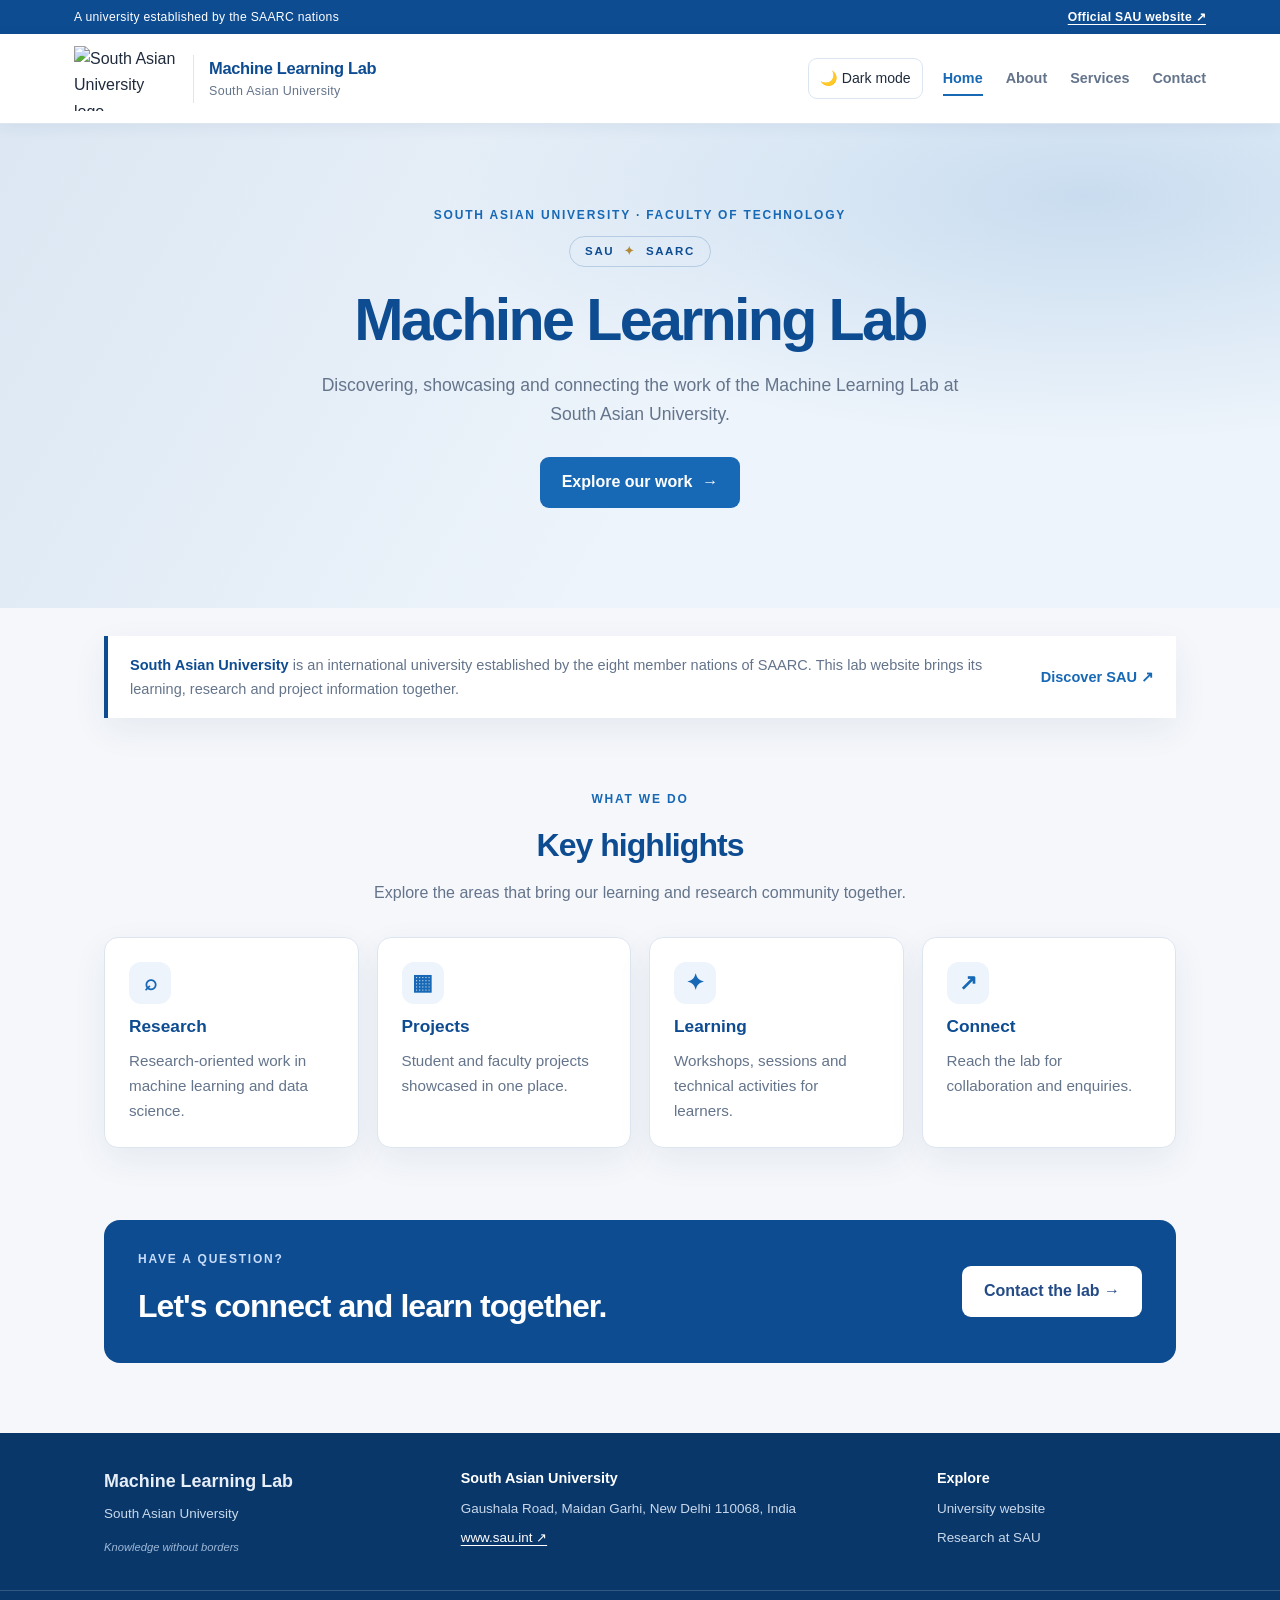
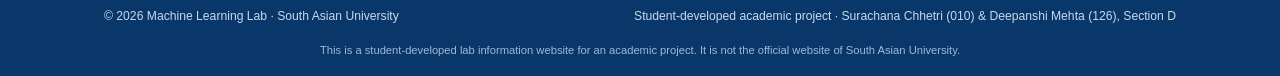
==== index.html @ 1b000ad3 "Add files via upload" ====
<!DOCTYPE html>
<html lang="en">
<head>
  <meta charset="UTF-8">
  <meta name="viewport" content="width=device-width, initial-scale=1.0">
  <meta name="theme-color" content="#0e4c92">
  <link rel="icon" href="https://sau.int/wp-content/themes/sau/images/sau_logo.gif" type="image/gif">
  <meta name="description" content="Machine Learning Lab at South Asian University: research, projects, learning and collaboration.">
  <title>Home | Machine Learning Lab · SAU</title>
  <link rel="stylesheet" href="/style.css">
  <script src="script.js" defer></script>
</head>
<body>
<div class="university-strip"><div class="institution-inner"><span>A university established by the SAARC nations</span><a href="https://sau.int/" target="_blank" rel="noopener">Official SAU website ↗</a></div></div>
<header class="site-header">
  <nav class="nav-container" aria-label="Main navigation">
    <a class="brand-lockup" href="index.html" aria-label="Machine Learning Lab, South Asian University home">
      <img class="sau-logo" src="https://sau.int/wp-content/themes/sau/images/sau_logo.gif" alt="South Asian University logo" onerror="this.hidden=true;">
      <span class="brand-divider"></span>
      <span class="lab-name"><strong>Machine Learning Lab</strong><small>South Asian University</small></span>
    </a>
    <div class="nav-actions">
      <button class="theme-toggle" type="button" aria-label="Switch to dark mode" title="Toggle colour theme">🌙 <span>Dark mode</span></button>
      <button class="menu-toggle" type="button" aria-expanded="false" aria-controls="main-menu">☰ <span>Menu</span></button>
    </div>
    <ul class="nav-links" id="main-menu">
      <li><a href="index.html" class="active" aria-current="page">Home</a></li>
      <li><a href="/about.html">About</a></li>
      <li><a href="/services.html">Services</a></li>
      <li><a href="/contact.html">Contact</a></li>

    </ul>
  </nav>
</header>
<main>
<section class="hero">
  <p class="eyebrow">SOUTH ASIAN UNIVERSITY · FACULTY OF TECHNOLOGY</p>
  <div class="hero-seal" aria-hidden="true">SAU <span>✦</span> SAARC</div>
  <h1>Machine Learning Lab</h1>
  <p class="hero-copy">Discovering, showcasing and connecting the work of the Machine Learning Lab at South Asian University.</p>
  <a class="button" href="services.html">Explore our work <span aria-hidden="true">→</span></a>
</section>
<section class="institution-note"><p><strong>South Asian University</strong> is an international university established by the eight member nations of SAARC. This lab website brings its learning, research and project information together.</p><a href="https://sau.int/" target="_blank" rel="noopener">Discover SAU ↗</a></section>
<section class="content-section">
  <div class="section-heading"><p class="eyebrow">WHAT WE DO</p><h2>Key highlights</h2><p>Explore the areas that bring our learning and research community together.</p></div>
  <div class="cards">
    <article class="card"><div class="card-icon">⌕</div><h3>Research</h3><p>Research-oriented work in machine learning and data science.</p></article>
    <article class="card"><div class="card-icon">▦</div><h3>Projects</h3><p>Student and faculty projects showcased in one place.</p></article>
    <article class="card"><div class="card-icon">✦</div><h3>Learning</h3><p>Workshops, sessions and technical activities for learners.</p></article>
    <article class="card"><div class="card-icon">↗</div><h3>Connect</h3><p>Reach the lab for collaboration and enquiries.</p></article>
  </div>
</section>
<section class="callout"><div><p class="eyebrow">HAVE A QUESTION?</p><h2>Let's connect and learn together.</h2></div><a class="button button-light" href="contact.html">Contact the lab →</a></section>
</main>
<footer class="site-footer">
  <div class="footer-main">
    <div class="footer-brand"><strong>Machine Learning Lab</strong><span>South Asian University</span><small>Knowledge without borders</small></div>
    <div class="footer-contact"><strong>South Asian University</strong><span>Gaushala Road, Maidan Garhi, New Delhi 110068, India</span><a href="https://sau.int/" target="_blank" rel="noopener">www.sau.int ↗</a></div>
    <div class="footer-links"><strong>Explore</strong><a href="https://sau.int/" target="_blank" rel="noopener">University website</a><a href="https://sau.int/research/" target="_blank" rel="noopener">Research at SAU</a></div>
  </div>
  <div class="footer-bottom"><span>© <span id="current-year">2026</span> Machine Learning Lab · South Asian University</span><span>Student-developed academic project · Surachana Chhetri (010) &amp; Deepanshi Mehta (126), Section D</span></div>
  <p class="project-disclaimer">This is a student-developed lab information website for an academic project. It is not the official website of South Asian University.</p>
</footer>
</body>
</html>
---- style.css ----
/* Machine Learning Lab website - shared stylesheet */
:root{--bg:#f5f7fb;--surface:#fff;--text:#202b3c;--muted:#64748b;--primary:#244b87;--accent:#3974c6;--line:#e2e8f0;--soft:#eaf1fb;--shadow:0 12px 35px rgba(25,50,85,.07)}
[data-theme="dark"]{--bg:#101827;--surface:#182437;--text:#e7edf7;--muted:#a8b5c8;--primary:#a9c8f4;--accent:#78aaf0;--line:#2c3c53;--soft:#202f48;--shadow:0 12px 35px rgba(0,0,0,.18)}
*{box-sizing:border-box;margin:0;padding:0}
html{scroll-behavior:smooth}
body{font-family:Inter,"Segoe UI",Arial,sans-serif;background:var(--bg);color:var(--text);line-height:1.65;min-height:100vh}
a{color:inherit;text-decoration:none}
button,input,textarea{font:inherit}
.site-header{position:sticky;top:0;z-index:10;background:var(--surface);border-bottom:1px solid var(--line)}
.nav-container{max-width:1120px;margin:auto;min-height:72px;padding:12px 24px;display:flex;align-items:center;justify-content:space-between;gap:20px}
.logo{font-weight:800;font-size:1.2rem;color:var(--primary);letter-spacing:-.03em}.logo span{font-weight:500;color:var(--muted)}
.nav-links{list-style:none;display:flex;align-items:center;gap:26px}.nav-links a{color:var(--muted);font-size:.95rem;font-weight:600;padding:8px 0;border-bottom:2px solid transparent}.nav-links a:hover,.nav-links a.active{color:var(--accent);border-color:var(--accent)}
.nav-actions{display:flex;align-items:center;gap:8px;margin-left:auto}
.theme-toggle,.menu-toggle{border:1px solid var(--line);background:var(--surface);color:var(--text);border-radius:9px;padding:8px 11px;cursor:pointer;font-size:.88rem}.theme-toggle:hover,.menu-toggle:hover{border-color:var(--accent)}.menu-toggle{display:none}
.hero{background:radial-gradient(ellipse at 80% 20%,rgba(83,139,211,.16),transparent 40%),var(--soft);text-align:center;padding:92px 22px 100px}
.eyebrow{font-size:.75rem;font-weight:800;letter-spacing:.15em;color:var(--accent);margin-bottom:10px}
.hero h1,.page-intro h1{font-size:clamp(2.3rem,5vw,3.7rem);line-height:1.12;letter-spacing:-.045em;color:var(--primary);margin-bottom:18px}
.hero-copy{max-width:650px;margin:0 auto 28px;color:var(--muted);font-size:1.1rem}
.button{display:inline-flex;align-items:center;justify-content:center;gap:10px;border:0;border-radius:9px;background:var(--accent);color:white;padding:12px 22px;font-weight:700;cursor:pointer;transition:transform .2s,background .2s}.button:hover{background:var(--primary);transform:translateY(-2px)}
.content-section,.gallery-section{max-width:1120px;margin:auto;padding:72px 24px}
.section-heading{text-align:center;margin-bottom:30px}.section-heading h2,.callout h2{font-size:2rem;letter-spacing:-.03em;color:var(--primary);margin-bottom:8px}.section-heading>p:last-child{color:var(--muted)}
.cards{display:grid;grid-template-columns:repeat(auto-fit,minmax(220px,1fr));gap:18px}
.card{background:var(--surface);border:1px solid var(--line);border-radius:14px;padding:24px;box-shadow:var(--shadow)}
.card h3{color:var(--primary);font-size:1.08rem;margin:8px 0}.card p{color:var(--muted);font-size:.95rem}
.card-icon{width:42px;height:42px;display:grid;place-items:center;border-radius:12px;background:var(--soft);color:var(--accent);font-size:1.35rem;font-weight:800}
.callout{max-width:1072px;margin:0 auto 70px;padding:30px 34px;border-radius:16px;background:var(--primary);display:flex;align-items:center;justify-content:space-between;gap:20px}.callout h2{color:white;margin:0}.callout .eyebrow{color:#c7dcfa}.button-light{background:white;color:#244b87;white-space:nowrap}.button-light:hover{background:#eaf1fb;color:#244b87}
.page-main{max-width:1120px;margin:auto;padding:55px 24px 80px}.page-intro{text-align:center;padding:22px 0 40px}.page-intro h1{font-size:clamp(2.2rem,4vw,3rem)}.page-intro>p:last-child{color:var(--muted);max-width:650px;margin:auto}
.prose-card{max-width:900px;margin:auto;background:var(--surface);padding:34px;border:1px solid var(--line);border-radius:16px;box-shadow:var(--shadow)}.prose-card h2{color:var(--primary);margin:4px 0 12px}.prose-card>p{color:var(--muted);margin-bottom:28px}.compact-cards{grid-template-columns:repeat(auto-fit,minmax(190px,1fr));margin-top:18px}.compact-cards .card{box-shadow:none;padding:18px}
.service-cards{margin-bottom:50px}.gallery-section{padding:35px 0 0}.filters{display:flex;justify-content:center;flex-wrap:wrap;gap:9px;margin:24px 0 10px}.filter-btn{border:1px solid var(--line);border-radius:30px;background:var(--surface);color:var(--text);padding:8px 17px;cursor:pointer}.filter-btn:hover,.filter-btn.active{background:var(--accent);border-color:var(--accent);color:white}.filter-status{text-align:center;color:var(--muted);font-size:.85rem;margin-bottom:18px}.project-grid{grid-template-columns:repeat(auto-fit,minmax(250px,1fr))}.project[hidden]{display:none}.tag{display:inline-block;padding:3px 10px;border-radius:20px;background:var(--soft);color:var(--accent);font-size:.75rem;font-weight:700}.empty-state{text-align:center;padding:25px;color:var(--muted)}
.contact-layout{display:grid;grid-template-columns:.8fr 1.2fr;gap:22px;align-items:start}.contact-info h2,.form-card h2{color:var(--primary);margin-bottom:12px}.contact-info>p:not(.eyebrow){color:var(--muted)}.small-note{margin-top:25px;font-size:.9rem}.form-card{background:var(--surface);border:1px solid var(--line);border-radius:14px;padding:28px;box-shadow:var(--shadow)}.form-intro{color:var(--muted);font-size:.9rem;margin-bottom:16px}
form label{display:block;font-weight:700;font-size:.9rem;margin:15px 0 6px}form input,form textarea{display:block;width:100%;padding:11px 13px;border:1px solid var(--line);border-radius:8px;background:var(--bg);color:var(--text);outline:none}form input:focus,form textarea:focus{border-color:var(--accent);box-shadow:0 0 0 3px rgba(57,116,198,.13)}form textarea{resize:vertical;min-height:120px}.field-error{display:block;color:#dc4545;font-size:.8rem;min-height:1.1em}.message-meta{display:flex;justify-content:space-between;gap:10px;color:var(--muted);font-size:.8rem;margin:3px 0 16px}.form-success{margin-top:16px;padding:13px;border-radius:9px;background:#e5f7ed;color:#17663b;border:1px solid #a9e2bf;font-size:.9rem}[data-theme="dark"] .form-success{background:#173d31;color:#a8edc5;border-color:#28664d}
.site-footer{text-align:center;padding:24px 18px;background:var(--surface);border-top:1px solid var(--line);color:var(--muted);font-size:.85rem}.site-footer p+p{font-size:.78rem;margin-top:3px}
@media(max-width:720px){.nav-container{flex-wrap:wrap;padding:12px 18px}.menu-toggle{display:inline-block}.nav-links{display:none;order:3;width:100%;flex-direction:column;align-items:flex-start;gap:5px;padding:8px 0 12px}.nav-links.open{display:flex}.nav-links a{display:block;width:100%}.hero{padding:70px 20px}.contact-layout{grid-template-columns:1fr}.callout{margin:0 18px 50px;align-items:flex-start;flex-direction:column}.content-section{padding:55px 18px}.page-main{padding:40px 18px 60px}.gallery-section{padding-left:0;padding-right:0}}
@media(max-width:420px){.theme-toggle span,.menu-toggle span{display:none}.hero h1{font-size:2.25rem}.prose-card,.form-card{padding:22px}.filters{justify-content:flex-start}}
@media(prefers-reduced-motion:reduce){html{scroll-behavior:auto}*,*::before,*::after{transition:none!important}}


/* South Asian University-inspired institutional identity */
:root{--primary:#0e4c92;--accent:#1768b5;--soft:#edf4fb;--line:#dce6f1}
[data-theme="dark"]{--primary:#a9c9ed;--accent:#79b4f0;--soft:#1d3048;--line:#2b405a}
.university-strip{background:#0e4c92;color:#fff;font-size:.76rem;letter-spacing:.025em}
.institution-inner{max-width:1180px;margin:auto;padding:7px 24px;display:flex;justify-content:space-between;gap:16px;align-items:center}
.institution-inner a{color:#fff;font-weight:700;text-decoration:underline;text-underline-offset:3px}
.site-header{box-shadow:0 3px 16px rgba(14,55,98,.06)}
.nav-container{max-width:1180px;min-height:88px}
.brand-lockup{display:flex;align-items:center;gap:15px;min-width:0;color:var(--text)}
.sau-logo{display:block;width:104px;height:auto;max-height:65px;object-fit:contain;object-position:left center}
.brand-divider{height:48px;width:1px;background:var(--line);flex:0 0 1px}
.lab-name{display:flex;flex-direction:column;line-height:1.3;gap:4px}
.lab-name strong{font-size:1.03rem;color:var(--primary);letter-spacing:-.02em}
.lab-name small{font-size:.78rem;color:var(--muted);letter-spacing:.025em}
.nav-links{gap:23px}
.nav-links a{font-size:.9rem}
.hero{background:linear-gradient(120deg,rgba(14,76,146,.08),transparent 55%),radial-gradient(ellipse at 85% 15%,rgba(23,104,181,.17),transparent 42%),var(--soft);padding-top:82px}
.hero-seal{display:inline-flex;gap:10px;align-items:center;border:1px solid rgba(14,76,146,.2);border-radius:99px;padding:5px 15px;margin:0 auto 20px;color:var(--primary);font-size:.72rem;font-weight:800;letter-spacing:.14em}
.hero-seal span{color:#b28a35}
.institution-note{max-width:1072px;margin:28px auto 0;padding:17px 22px;border-left:4px solid #0e4c92;background:var(--surface);box-shadow:var(--shadow);display:flex;align-items:center;justify-content:space-between;gap:22px;color:var(--muted);font-size:.91rem}
.institution-note strong{color:var(--primary)}.institution-note a{color:var(--accent);font-weight:800;white-space:nowrap}
.site-footer{padding:0;background:#0a3769;color:#e6eef8;text-align:left;border:0}
.footer-main{max-width:1120px;margin:auto;padding:34px 24px;display:grid;grid-template-columns:1.1fr 1.5fr .8fr;gap:28px}
.footer-brand,.footer-contact,.footer-links{display:flex;flex-direction:column;align-items:flex-start;gap:7px;font-size:.84rem}
.footer-brand strong{font-size:1.12rem}.footer-brand span{color:#c9d9ec}.footer-brand small{color:#9eb9d8;font-style:italic;margin-top:5px}
.footer-contact strong,.footer-links strong{color:#fff;font-size:.9rem}.footer-contact span,.footer-links a{color:#c9d9ec}.footer-contact a{color:#fff;text-decoration:underline;text-underline-offset:3px}
.footer-bottom{border-top:1px solid rgba(255,255,255,.17);max-width:none;padding:15px max(24px,calc((100% - 1072px)/2));display:flex;justify-content:space-between;gap:15px;flex-wrap:wrap;font-size:.76rem;color:#c9d9ec}
.project-disclaimer{text-align:center;padding:0 18px 16px;font-size:.7rem;color:#9eb9d8}
.contact-info a{color:var(--accent);font-weight:700}
@media(max-width:820px){.nav-container{gap:12px}.brand-lockup{gap:10px}.sau-logo{width:82px}.lab-name strong{font-size:.92rem}.nav-links{gap:14px}}
@media(max-width:720px){.institution-inner{padding:7px 18px;font-size:.68rem}.nav-container{min-height:76px}.brand-lockup{max-width:calc(100% - 105px)}.sau-logo{width:70px;max-height:52px}.brand-divider{height:40px}.lab-name strong{font-size:.82rem}.lab-name small{font-size:.68rem}.nav-actions{gap:5px}.institution-note{margin:20px 18px 0;align-items:flex-start;flex-direction:column;gap:8px}.footer-main{grid-template-columns:1fr 1fr;padding:28px 20px}.footer-brand{grid-column:1/-1}.footer-bottom{padding:14px 20px;flex-direction:column}}
@media(max-width:420px){.institution-inner span{max-width:65%}.sau-logo{width:58px}.brand-lockup{gap:8px}.lab-name strong{font-size:.76rem}.lab-name small{font-size:.62rem}.brand-divider{height:34px}.footer-main{grid-template-columns:1fr}.footer-brand{grid-column:auto}}
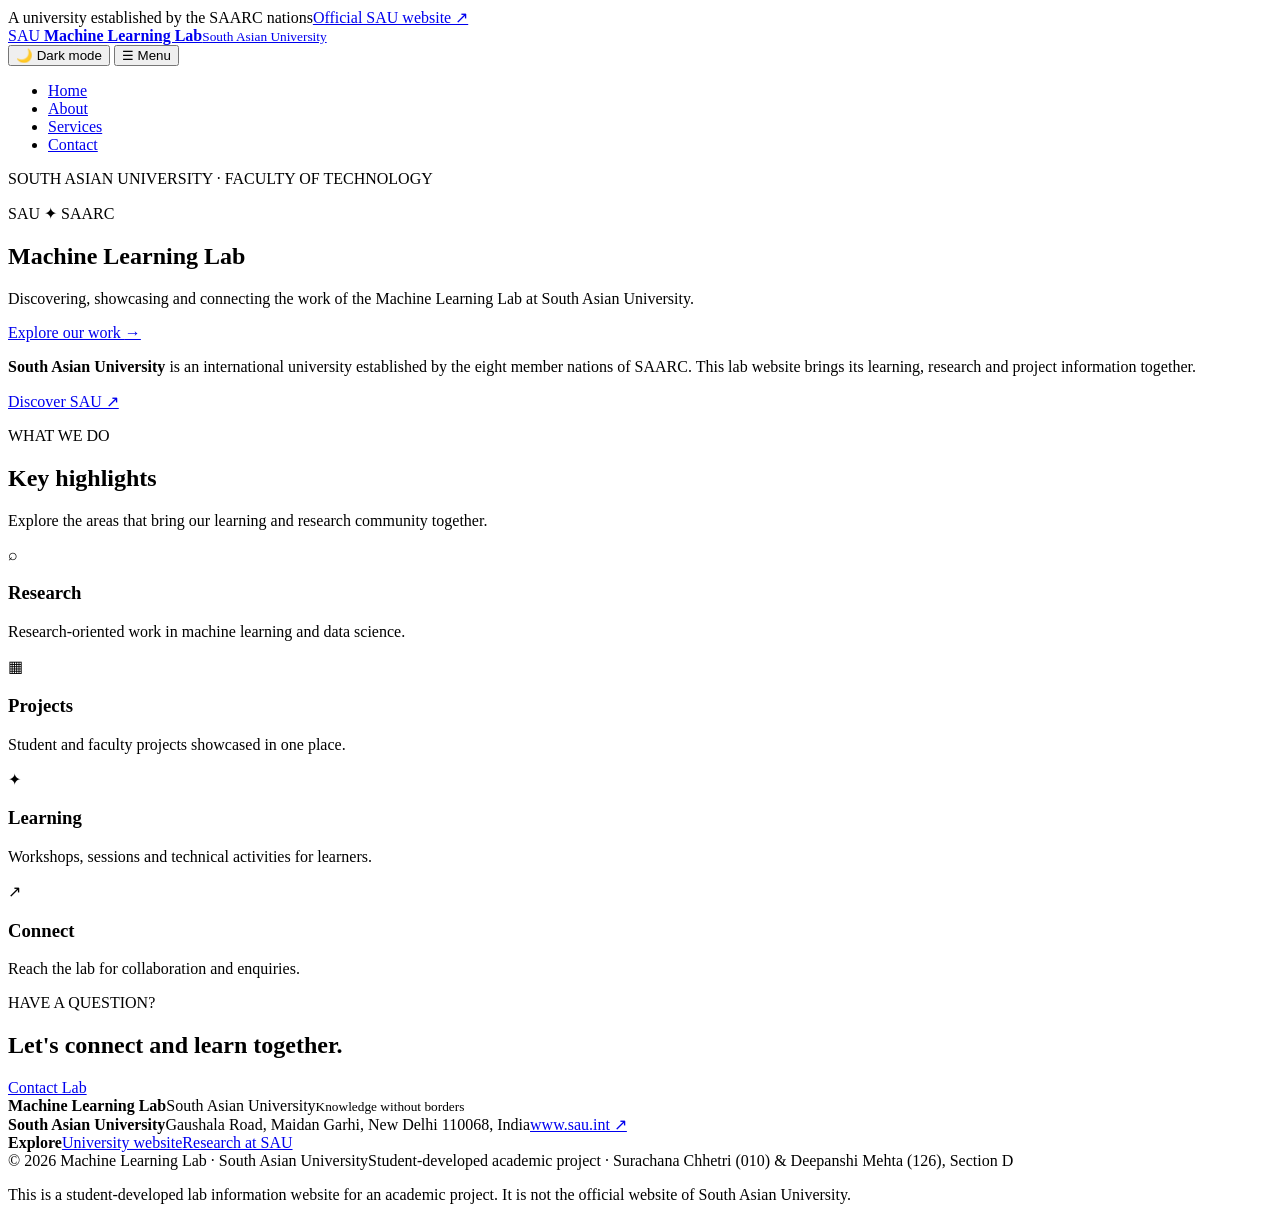
==== commit fa6174d3: "Update index.html" ====
--- a/index.html
+++ b/index.html
@@ -7,15 +7,16 @@
   <link rel="icon" href="https://sau.int/wp-content/themes/sau/images/sau_logo.gif" type="image/gif">
   <meta name="description" content="Machine Learning Lab at South Asian University: research, projects, learning and collaboration.">
   <title>Home | Machine Learning Lab · SAU</title>
-  <link rel="stylesheet" href="/style.css">
-  <script src="script.js" defer></script>
+  <link rel="stylesheet" href="css/style.css">
+  <script src="js/script.js" defer></script>
 </head>
 <body>
 <div class="university-strip"><div class="institution-inner"><span>A university established by the SAARC nations</span><a href="https://sau.int/" target="_blank" rel="noopener">Official SAU website ↗</a></div></div>
 <header class="site-header">
   <nav class="nav-container" aria-label="Main navigation">
     <a class="brand-lockup" href="index.html" aria-label="Machine Learning Lab, South Asian University home">
-      <img class="sau-logo" src="https://sau.int/wp-content/themes/sau/images/sau_logo.gif" alt="South Asian University logo" onerror="this.hidden=true;">
+      <img class="sau-logo" src="https://sau.int/wp-content/themes/sau/images/sau_logo.gif" alt="South Asian University logo" onerror="this.hidden=true; this.nextElementSibling.hidden=false;">
+      <span class="logo-fallback" hidden aria-hidden="true">SAU</span>
       <span class="brand-divider"></span>
       <span class="lab-name"><strong>Machine Learning Lab</strong><small>South Asian University</small></span>
     </a>
@@ -24,11 +25,10 @@
       <button class="menu-toggle" type="button" aria-expanded="false" aria-controls="main-menu">☰ <span>Menu</span></button>
     </div>
     <ul class="nav-links" id="main-menu">
-      <li><a href="index.html" class="active" aria-current="page">Home</a></li>
-      <li><a href="/about.html">About</a></li>
-      <li><a href="/services.html">Services</a></li>
-      <li><a href="/contact.html">Contact</a></li>
-
+      <li><a href="/sau-ml-lab/" class="active" aria-current="page">Home</a></li>
+      <li><a href="about.html">About</a></li>
+      <li><a href="services.html">Services</a></li>
+      <li><a href="contact.html">Contact</a></li>
     </ul>
   </nav>
 </header>
@@ -50,7 +50,7 @@
     <article class="card"><div class="card-icon">↗</div><h3>Connect</h3><p>Reach the lab for collaboration and enquiries.</p></article>
   </div>
 </section>
-<section class="callout"><div><p class="eyebrow">HAVE A QUESTION?</p><h2>Let's connect and learn together.</h2></div><a class="button button-light" href="contact.html">Contact the lab →</a></section>
+<section class="callout"><div><p class="eyebrow">HAVE A QUESTION?</p><h2>Let's connect and learn together.</h2></div><a class="button button-light" href="contact.html">Contact Lab</a></section>
 </main>
 <footer class="site-footer">
   <div class="footer-main">
@@ -62,4 +62,4 @@
   <p class="project-disclaimer">This is a student-developed lab information website for an academic project. It is not the official website of South Asian University.</p>
 </footer>
 </body>
-</html>+</html>
